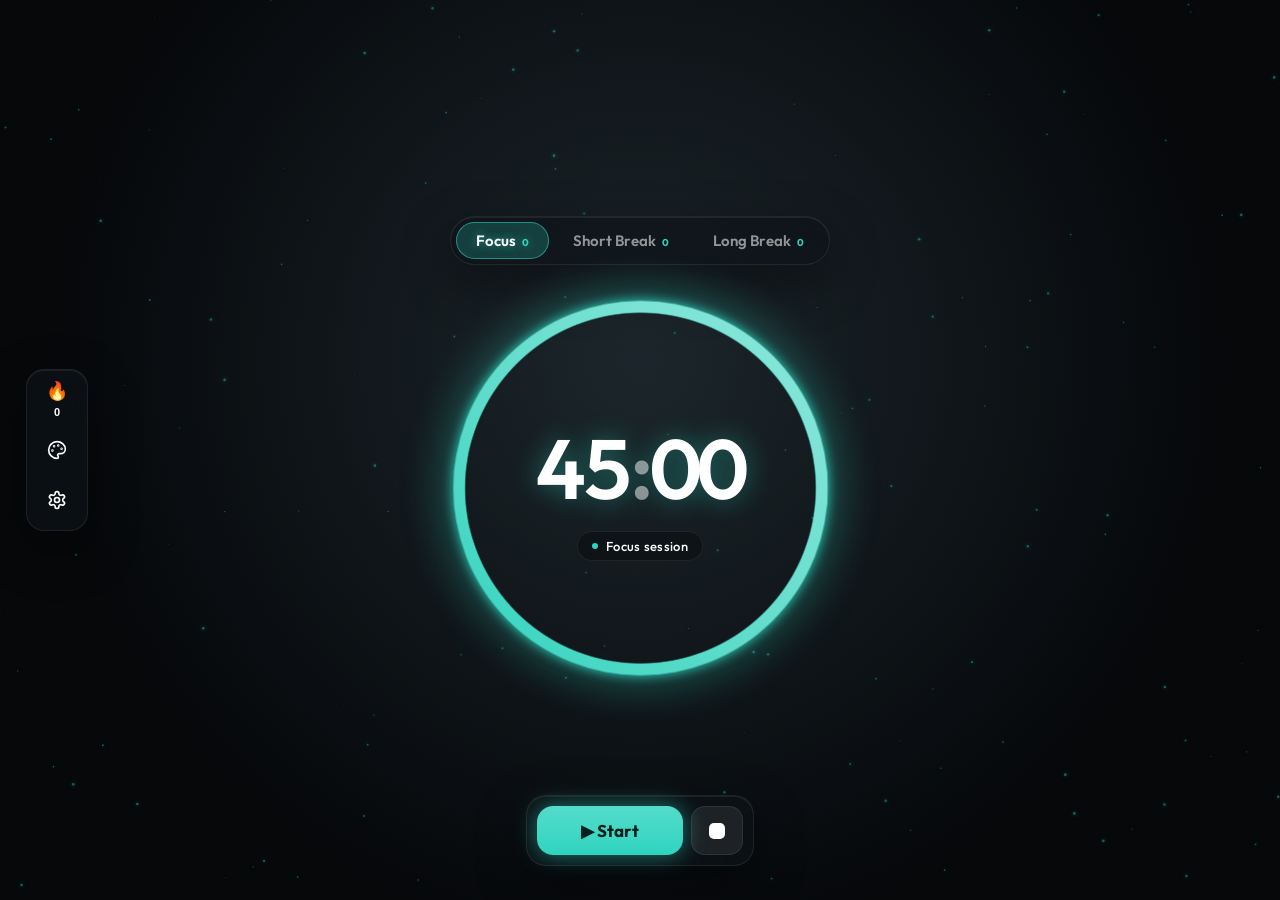
==== timer.html @ 1a68534d "Add files via upload" ====
<!DOCTYPE html>
<html lang="en">
<head>
<meta charset="utf-8">
<meta name="viewport" content="width=device-width, initial-scale=1">
<title>Krtk</title>
<link href="https://fonts.googleapis.com/css2?family=Outfit:wght@400;500;600;700&display=swap" rel="stylesheet">
<link rel="stylesheet" href="timer.css">
</head>
<body>
<div id="bg"></div><canvas id="fx"></canvas>

<aside id="side">
  <button class="ic" id="b-back" aria-label="Back to tracker" title="Back to tracker"><svg viewBox="0 0 24 24"><path d="M19 12H5"/><path d="m12 19-7-7 7-7"/></svg></button>
  <button class="ic flame" id="b-str" aria-label="Streak">🔥<small id="streak">0</small></button>
  <button class="ic" id="b-aes" aria-label="Aesthetics"><svg viewBox="0 0 24 24"><circle cx="13.5" cy="6.5" r=".5"/><circle cx="17.5" cy="10.5" r=".5"/><circle cx="8.5" cy="7.5" r=".5"/><circle cx="6.5" cy="12.5" r=".5"/><path d="M12 2C6.5 2 2 6.5 2 12s4.5 10 10 10c.93 0 1.65-.75 1.65-1.69 0-.44-.18-.83-.44-1.12-.29-.29-.44-.65-.44-1.13a1.64 1.64 0 0 1 1.67-1.67h2c3.05 0 5.55-2.5 5.55-5.55C21.97 6.01 17.46 2 12 2z"/></svg></button>
  <button class="ic" id="b-set" aria-label="Settings"><svg viewBox="0 0 24 24"><path d="M12.22 2h-.44a2 2 0 0 0-2 2v.18a2 2 0 0 1-1 1.73l-.43.25a2 2 0 0 1-2 0l-.15-.08a2 2 0 0 0-2.73.73l-.22.38a2 2 0 0 0 .73 2.73l.15.1a2 2 0 0 1 1 1.72v.51a2 2 0 0 1-1 1.74l-.15.09a2 2 0 0 0-.73 2.73l.22.38a2 2 0 0 0 2.73.73l.15-.08a2 2 0 0 1 2 0l.43.25a2 2 0 0 1 1 1.73V20a2 2 0 0 0 2 2h.44a2 2 0 0 0 2-2v-.18a2 2 0 0 1 1-1.73l.43-.25a2 2 0 0 1 2 0l.15.08a2 2 0 0 0 2.73-.73l.22-.39a2 2 0 0 0-.73-2.73l-.15-.08a2 2 0 0 1-1-1.74v-.5a2 2 0 0 1 1-1.74l.15-.09a2 2 0 0 0 .73-2.73l-.22-.38a2 2 0 0 0-2.73-.73l-.15.08a2 2 0 0 1-2 0l-.43-.25a2 2 0 0 1-1-1.73V4a2 2 0 0 0-2-2z"/><circle cx="12" cy="12" r="3"/></svg></button>
</aside>

<section id="panel">
  <div id="p-aes">
    <div class="ph"><h3>Aesthetics</h3><button class="x" data-close>✕</button></div>
    <div class="lb">Background</div>
    <div class="grid" id="presets"></div>
    <button class="prow" id="b-ph"><span>🖼 Your photos</span><span><small id="pcount"></small>›</span></button>
    <div class="lb">Accent</div>
    <div class="sw" id="sw"></div>
    <div class="lb">Ambient effect</div>
    <div class="fxg" id="fxg"></div>
  </div>
  <div id="p-set" hidden>
    <div class="ph"><h3>Settings</h3><button class="x" data-close>✕</button></div>
    <div class="lb">Session lengths</div>
    <div class="steps" id="steps"></div>
    <div style="text-align:center;margin:12px 0"><button class="pbtn" id="rst" style="flex:none">↻ Reset current counters</button></div>
    <div class="lb">Auto-start</div>
    <div class="set">Auto-start breaks<button class="tg" id="tg-b"></button></div>
    <div class="set">Auto-start focus<button class="tg" id="tg-f"></button></div>
    <hr style="border:0;border-top:1px solid var(--line);margin:14px 0">
    <div class="set">🔔 Alarm<button class="tg" id="tg-a"></button></div>
    <div class="fxg" id="al" style="grid-template-columns:repeat(3,1fr)"></div>
    <div class="set" style="margin-top:14px;gap:12px">Volume<input type="range" id="vol" min="0" max="100" style="flex:1;accent-color:var(--acc)"><span id="volv" style="font-size:12px;color:var(--mute)">100%</span></div>
  </div>
  <div id="p-ph" hidden>
    <div class="ph"><div style="display:flex;gap:12px;align-items:center"><button class="x" id="back" aria-label="Back">←</button><h3>Your photos</h3></div><button class="x" data-close>✕</button></div>
    <div class="grid g3" id="photos"></div>
    <input type="file" id="file" accept="image/*" multiple hidden>
    <div class="row"><input type="url" id="url" placeholder="Or paste image link (https://…)"><button class="pbtn" id="addurl" style="flex:none">Add</button></div>
    <div id="msg"></div>
    <div class="set" style="margin-top:14px;gap:12px">Dim<input type="range" id="dim" min="0" max="90" style="flex:1;accent-color:var(--acc)"><span id="dimv" style="font-size:12px;color:var(--mute);width:36px;text-align:right"></span></div>
    <div class="set" style="gap:12px">Blur<input type="range" id="blur" min="0" max="20" style="flex:1;accent-color:var(--acc)"><span id="blurv" style="font-size:12px;color:var(--mute);width:36px;text-align:right"></span></div>
    <p class="note" style="text-align:left">JPEG, PNG or WebP — up to 20 MB, stays on your device</p>
  </div>
  <div id="p-str" hidden>
    <div class="ph"><div style="display:flex;gap:12px;align-items:center"><span style="font-size:38px">🔥</span><div><div id="s-n" style="font-size:28px;font-weight:700;line-height:1">0</div><div style="font-size:13px;color:var(--mute)">day streak</div></div></div><button class="x" data-close>✕</button></div>
    <div class="wk" id="wk"></div>
    <div class="today"><span>FOCUSED TODAY</span><b id="s-t">0m</b></div>
    <div class="st4"><div><b id="s-b">0 days</b>BEST STREAK</div><div><b id="s-h">0m</b>TOTAL FOCUS</div><div><b id="s-d">0</b>DAYS FOCUSED</div><div><b id="s-s">0</b>SESSIONS</div></div>
    <p class="note">One session — or 15 focused minutes — keeps your streak alive.</p>
  </div>
</section>

<main id="stage">
  <nav id="tabs">
    <button class="tab on" data-m="focus">Focus<b id="c-focus">0</b></button>
    <button class="tab" data-m="short">Short Break<b id="c-short">0</b></button>
    <button class="tab" data-m="long">Long Break<b id="c-long">0</b></button>
  </nav>
  <div id="ringw">
    <svg viewBox="-60 -60 520 520"><defs><linearGradient id="g" x1="0" y1="0" x2="1" y2="1"><stop offset="0" style="stop-color:var(--acc)"/><stop offset="1" style="stop-color:color-mix(in srgb,var(--acc) 55%,#fff)"/></linearGradient></defs><circle cx="200" cy="200" r="166" fill="none" stroke="rgba(255,255,255,.14)" stroke-width="6" stroke-dasharray="1.5 16.3"/><circle cx="200" cy="200" r="186" fill="none" stroke="rgba(255,255,255,.12)" stroke-width="12"/><circle id="arc" cx="200" cy="200" r="186" fill="none" stroke="url(#g)" stroke-width="12" stroke-linecap="butt" style="transition:stroke-dashoffset .3s linear"/></svg>
    <div id="ctr"><div id="time">45<em>:</em>00</div><div id="pill">Focus session</div></div>
  </div>
</main>
<div id="dlg"><div class="dc"><h4 id="dt"></h4><p id="dx"></p><div class="dr"><button id="dn">Cancel</button><button id="dy"></button></div></div></div>
<div id="bar"><button id="go">▶ Start</button><button id="rs" title="Stop" aria-label="Stop"><span style="display:block;width:16px;height:16px;border-radius:5px;background:currentColor;margin:auto"></span></button></div>

<script src="timer.js"></script>
</body>
</html>
---- timer.css ----
:root{--acc:#2dd4bf;--glass:rgba(14,18,22,.78);--line:rgba(255,255,255,.08);--mute:rgba(255,255,255,.55)}
*{box-sizing:border-box;margin:0}
html,body{height:100%}
body{background:#05070a;color:#fff;font-family:'Outfit',system-ui,sans-serif;overflow:hidden}
#bg{position:fixed;inset:0;background-size:cover;background-position:center}
#bg::after{content:"";position:absolute;inset:0;background:radial-gradient(ellipse at 50% 45%,rgba(0,0,0,.18),rgba(0,0,0,.72) 85%),rgba(0,0,0,.2)}
#fx{position:fixed;inset:0;width:100%;height:100%;pointer-events:none}
.logo{position:fixed;top:22px;left:30px;font-weight:700;font-size:22px;z-index:3}
#side{position:fixed;left:26px;top:50%;transform:translateY(-50%);z-index:5;background:var(--glass);border:1px solid var(--line);border-radius:18px;padding:8px;display:flex;flex-direction:column;gap:6px;backdrop-filter:blur(14px)}
.ic{width:44px;height:44px;border-radius:12px;display:grid;place-items:center;background:transparent;border:0;color:#fff;cursor:pointer}
.ic svg{width:20px;height:20px;fill:none;stroke:currentColor;stroke-width:2;stroke-linecap:round;stroke-linejoin:round}
.ic.on{background:color-mix(in srgb,var(--acc) 30%,transparent);color:var(--acc)}
.flame{flex-direction:column;font-size:18px;line-height:1;cursor:default}
.flame small{font-size:11px;font-weight:600;margin-top:2px}
#panel{position:fixed;left:90px;top:50%;transform:translateY(-50%);width:368px;max-height:86vh;overflow:auto;z-index:6;background:var(--glass);border:1px solid var(--line);border-radius:22px;padding:20px;backdrop-filter:blur(18px);display:none}
#panel.open{display:block}
.ph{display:flex;justify-content:space-between;align-items:center;margin-bottom:16px}
.ph h3{font-size:18px}
.x{background:none;border:0;color:#fff;font-size:20px;cursor:pointer}
.lb{font-size:13px;font-weight:600;color:var(--mute);margin:14px 0 8px}
.grid{display:grid;grid-template-columns:1fr 1fr;gap:8px}
.tile{position:relative;height:96px;border-radius:12px;border:2px solid transparent;background-size:cover;background-position:center;cursor:pointer;overflow:hidden;color:#fff;text-align:left}
.tile span{position:absolute;left:0;right:0;bottom:0;padding:6px 10px;font-size:13px;background:rgba(10,14,18,.75)}
.tile.sel{border-color:var(--acc)}
.tile i{position:absolute;top:6px;right:6px;width:22px;height:22px;border-radius:50%;background:rgba(0,0,0,.6);display:grid;place-items:center;font-style:normal;font-size:12px}
.row{display:flex;gap:8px;margin-top:8px}
.row input[type=text],.row input[type=url],.num{flex:1;min-width:0;background:rgba(255,255,255,.06);border:1px solid var(--line);color:#fff;border-radius:10px;padding:10px;font:inherit;font-size:14px}
.pbtn{background:rgba(255,255,255,.08);border:1px solid var(--line);color:#fff;border-radius:10px;padding:10px 14px;font:inherit;font-size:14px;cursor:pointer;flex:1;text-align:center}
.pbtn.sel{background:color-mix(in srgb,var(--acc) 35%,transparent);border-color:var(--acc)}
.sw{display:flex;gap:14px;flex-wrap:wrap}
.sw button{width:30px;height:30px;border-radius:50%;border:2px solid transparent;cursor:pointer;outline-offset:3px}
.sw button.sel{outline:2px solid #fff}
#msg{font-size:12px;color:#ffb4a8;margin-top:6px;min-height:14px}
.fxg{display:grid;grid-template-columns:repeat(4,1fr);gap:8px}
.set{display:flex;justify-content:space-between;align-items:center;margin-bottom:10px;font-size:15px}
.set .num{flex:none;width:80px;text-align:center}
#stage{position:fixed;inset:0;display:flex;flex-direction:column;align-items:center;justify-content:center;gap:26px;z-index:2;padding:20px}
#tabs{display:flex;gap:30px}
.tab{background:none;border:0;border-bottom:2px solid transparent;color:var(--mute);font:600 15px 'Outfit';padding:8px 4px;cursor:pointer}
.tab.on{color:#fff;border-color:var(--acc)}
.tab b{font-size:10px;margin-left:6px;color:var(--acc)}
#ringw{position:relative;width:clamp(260px,38vw,390px);aspect-ratio:1}
#ringw svg{width:100%;height:100%;transform:rotate(-90deg);filter:drop-shadow(0 0 6px var(--acc)) drop-shadow(0 0 22px color-mix(in srgb,var(--acc) 70%,transparent))}
#ringw{isolation:isolate}
#ctr{position:absolute;inset:0;display:flex;flex-direction:column;align-items:center;justify-content:center;gap:10px}
#time{font-size:clamp(54px,9vw,84px);font-weight:700;font-variant-numeric:tabular-nums;letter-spacing:-2px}
#time em{font-style:normal;opacity:.5}
#pill{display:flex;align-items:center;gap:8px;font-size:13px;font-weight:500;padding:6px 14px;border-radius:999px;background:rgba(10,14,18,.6);border:1px solid var(--line)}
#pill::before{content:"";width:6px;height:6px;border-radius:50%;background:var(--acc)}
#bar{position:fixed;bottom:34px;left:50%;transform:translateX(-50%);z-index:3;background:var(--glass);border:1px solid var(--line);border-radius:20px;padding:10px;backdrop-filter:blur(14px)}
#go{background:var(--acc);color:#04201c;border:0;border-radius:14px;padding:14px 44px;font:700 17px 'Outfit';cursor:pointer;display:flex;gap:10px;align-items:center}
.flame{cursor:pointer}
#bar{display:flex;gap:8px}
#rs{background:rgba(255,255,255,.08);border:1px solid var(--line);color:#fff;border-radius:14px;width:52px;font-size:20px;cursor:pointer}
#rs:hover{background:rgba(255,255,255,.14)}
#go{box-shadow:0 0 22px color-mix(in srgb,var(--acc) 55%,transparent);transition:box-shadow .2s,transform .15s}
#go:hover{box-shadow:0 0 34px color-mix(in srgb,var(--acc) 75%,transparent);transform:translateY(-1px)}
#time{text-shadow:0 0 26px color-mix(in srgb,var(--acc) 45%,transparent)}
.tab.on{text-shadow:0 0 10px color-mix(in srgb,var(--acc) 60%,transparent)}
.pbtn.sel,.tg.on{box-shadow:0 0 12px color-mix(in srgb,var(--acc) 50%,transparent)}
.wk{display:flex;justify-content:space-between;margin:14px 0 16px}
.wk div{text-align:center;font-size:10px;color:var(--mute)}
.wk i{display:block;width:26px;height:26px;border-radius:50%;background:rgba(255,255,255,.08);margin-bottom:5px}
.wk .f i{background:var(--acc);box-shadow:0 0 10px color-mix(in srgb,var(--acc) 60%,transparent)}
.wk .t i{outline:2px solid #fff;outline-offset:2px}
.today{display:flex;justify-content:space-between;align-items:center;border:1px solid var(--acc);background:color-mix(in srgb,var(--acc) 14%,transparent);border-radius:10px;padding:12px;font-size:11px;color:var(--acc);margin-bottom:8px}
.today b{color:#fff;font-size:18px}
.st4{display:grid;grid-template-columns:1fr 1fr;gap:8px}
.st4 div{border:1px solid var(--line);border-radius:10px;padding:12px 6px;text-align:center;font-size:10px;color:var(--mute);letter-spacing:.04em}
.st4 b{display:block;font-size:17px;color:#fff;margin-bottom:4px;letter-spacing:0}
.note{font-size:11px;color:var(--mute);text-align:center;margin-top:12px}
.dc{width:min(400px,calc(100% - 32px));background:linear-gradient(160deg,#0f1f1c,#0c1214);border:1px solid var(--line);border-radius:22px;padding:26px}
#dlg{position:fixed;inset:0;z-index:20;display:none;place-items:center;background:rgba(0,0,0,.55);backdrop-filter:blur(4px)}
#dlg.open{display:grid}
.dc h4{font-size:24px;margin-bottom:8px}
.dc p{font-size:14px;color:var(--mute);margin-bottom:22px;line-height:1.4}
.dr{display:flex;gap:12px}
#dn{background:rgba(255,255,255,.06);border:2px solid color-mix(in srgb,var(--acc) 45%,transparent);color:#fff;border-radius:16px;padding:16px 22px;font:600 15px 'Outfit';cursor:pointer}
#dy{flex:1;border:0;border-radius:16px;padding:16px;font:700 16px 'Outfit';cursor:pointer;color:#04201c;background:var(--acc);box-shadow:0 0 28px color-mix(in srgb,var(--acc) 50%,transparent)}
#dy.danger{background:#ff4d6d;color:#2a0610;box-shadow:0 0 28px rgba(255,77,109,.5)}
.steps{display:grid;grid-template-columns:repeat(3,1fr);gap:8px;text-align:center;font-size:13px;font-weight:600}
.stp{display:flex;align-items:center;justify-content:space-between;background:rgba(255,255,255,.06);border-radius:12px;padding:8px;margin-top:8px}
.stp button{background:none;border:0;color:#fff;font-size:18px;cursor:pointer;width:22px}
.stp div{display:flex;flex-direction:column;font-size:16px;font-weight:600;line-height:1.1}
.stp small{font-size:10px;color:var(--mute);font-weight:400}
.tg{width:38px;height:24px;border-radius:999px;border:0;background:rgba(255,255,255,.14);position:relative;cursor:pointer;flex:none}
.tg::after{content:"";position:absolute;top:3px;left:3px;width:18px;height:18px;border-radius:50%;background:#fff;transition:.2s}
.tg.on{background:var(--acc)}.tg.on::after{left:17px}
@keyframes pin{from{opacity:0;translate:-12px 0}to{opacity:1;translate:0 0}}
@keyframes pop{from{opacity:0;scale:.95}to{opacity:1;scale:1}}
@keyframes fin{from{opacity:0}to{opacity:1}}
#stage{animation:fin .9s ease}
#panel.open{animation:pin .28s cubic-bezier(.2,.8,.2,1)}
.dc{animation:pop .22s cubic-bezier(.2,.8,.2,1);box-shadow:0 30px 80px rgba(0,0,0,.6)}
#side,#panel,#bar,#tabs{box-shadow:0 18px 50px rgba(0,0,0,.45),inset 0 1px 0 rgba(255,255,255,.07);backdrop-filter:blur(20px) saturate(140%)}
#panel{scrollbar-width:thin;scrollbar-color:rgba(255,255,255,.2) transparent}
.logo{letter-spacing:.5px}
.logo::after{content:"";display:inline-block;width:7px;height:7px;border-radius:50%;background:var(--acc);margin-left:5px;box-shadow:0 0 10px var(--acc)}
.ic{transition:background .2s,color .2s,transform .2s}
.ic:hover{background:rgba(255,255,255,.09);transform:scale(1.06)}
#tabs{gap:4px;padding:5px;border-radius:999px;background:rgba(14,18,22,.6);border:1px solid var(--line)}
.tab{border:0;border-radius:999px;padding:9px 20px;transition:background .2s,color .2s}
.tab:hover{color:#fff}
.tab.on{background:color-mix(in srgb,var(--acc) 22%,transparent);box-shadow:inset 0 0 0 1px color-mix(in srgb,var(--acc) 55%,transparent)}
#time{font-weight:600;letter-spacing:-3px}
#pill{backdrop-filter:blur(10px);letter-spacing:.3px}
#go{background:linear-gradient(180deg,color-mix(in srgb,var(--acc) 82%,#fff),var(--acc));border-radius:16px}
#rs{transition:background .2s,transform .15s}
#rs:hover{transform:translateY(-1px)}
.tile{transition:transform .2s,border-color .2s}
.tile:hover{transform:translateY(-2px)}
.tile.sel{box-shadow:0 0 14px color-mix(in srgb,var(--acc) 45%,transparent)}
.stp,.st4 div,.today{transition:border-color .2s}
button:focus-visible{outline:2px solid var(--acc);outline-offset:2px}
@media(prefers-reduced-motion:reduce){*{animation:none!important;transition:none!important}}
@media(max-width:768px){#side{left:50%;top:auto;bottom:100px;transform:translateX(-50%);flex-direction:row}#panel{left:12px;right:12px;top:70px;transform:none;width:auto;max-height:calc(100vh - 200px)}.logo{left:18px}}
/* ---------- motion ---------- */
@keyframes fade{from{opacity:0}to{opacity:1}}
@keyframes up{from{opacity:0;transform:translateY(14px)}to{opacity:1;transform:none}}
@keyframes pop{from{opacity:0;transform:scale(.94) translateY(8px)}to{opacity:1;transform:none}}
@keyframes breathe{0%,100%{filter:drop-shadow(0 0 6px var(--acc)) drop-shadow(0 0 20px color-mix(in srgb,var(--acc) 60%,transparent))}50%{filter:drop-shadow(0 0 9px var(--acc)) drop-shadow(0 0 36px color-mix(in srgb,var(--acc) 85%,transparent))}}
.logo,#side{animation:fade .8s both}
#tabs{animation:up .6s .1s both}
#ringw{animation:pop .8s .2s both}
#bar{animation:fade .8s .5s both}
#ringw.run svg{animation:breathe 3s ease-in-out infinite}
#panel.open{animation:fade .3s both}
#panel.open>div:not([hidden]){animation:up .35s both}
#dlg.open{animation:fade .2s both}
#dlg.open .dc{animation:pop .3s cubic-bezier(.2,.8,.2,1) both}
#p-str:not([hidden]) .wk i{animation:pop .4s both}
.wk div:nth-child(2) i{animation-delay:.05s!important}.wk div:nth-child(3) i{animation-delay:.1s!important}.wk div:nth-child(4) i{animation-delay:.15s!important}.wk div:nth-child(5) i{animation-delay:.2s!important}.wk div:nth-child(6) i{animation-delay:.25s!important}.wk div:nth-child(7) i{animation-delay:.3s!important}
.ic{transition:background .25s,transform .2s,color .25s}
.ic:hover{background:rgba(255,255,255,.1);transform:scale(1.08)}
.ic.on:hover{background:color-mix(in srgb,var(--acc) 38%,transparent)}
.ic:active{transform:scale(.94)}
.tab{transition:color .25s,border-color .25s,text-shadow .25s,transform .2s}
.tab:hover{color:#fff;transform:translateY(-1px)}
.tile{transition:transform .25s,border-color .25s,box-shadow .25s}
.tile:hover{transform:translateY(-2px) scale(1.02);box-shadow:0 8px 22px rgba(0,0,0,.4)}
.pbtn{transition:background .25s,transform .2s,border-color .25s,box-shadow .25s}
.pbtn:hover{background:rgba(255,255,255,.14);transform:translateY(-1px)}
.pbtn.sel:hover{background:color-mix(in srgb,var(--acc) 45%,transparent)}
.sw button{transition:transform .2s,outline-offset .2s}
.sw button:hover{transform:scale(1.18)}
.stp button{border-radius:8px;transition:background .2s,transform .15s}
.stp button:hover{background:rgba(255,255,255,.12);transform:scale(1.15)}
.x{transition:transform .25s,opacity .2s;opacity:.8}
.x:hover{transform:rotate(90deg);opacity:1}
.tg{transition:background .25s,box-shadow .25s}
.tg:hover{filter:brightness(1.15)}
#go:active{transform:scale(.97)}
#rs{transition:background .25s,transform .2s,color .25s}
#rs:hover{transform:scale(1.06);background:rgba(255,100,120,.18);color:#ff6b81}
#rs:active{transform:scale(.94)}
#dn,#dy{transition:transform .2s,filter .2s,background .2s}
#dn:hover,#dy:hover{transform:translateY(-2px);filter:brightness(1.12)}
.st4 div,.today{transition:border-color .25s,transform .2s,background .25s}
.st4 div:hover{border-color:color-mix(in srgb,var(--acc) 50%,transparent);transform:translateY(-2px);background:rgba(255,255,255,.04)}
.row input:focus,.num:focus{outline:none;border-color:var(--acc);box-shadow:0 0 0 3px color-mix(in srgb,var(--acc) 22%,transparent)}
@media(prefers-reduced-motion:reduce){*{animation:none!important;transition:none!important}}
#ringw svg{width:130%;height:130%;margin:-15%;-webkit-mask-image:radial-gradient(circle closest-side,transparent 68.8%,#000 69.4%);mask-image:radial-gradient(circle closest-side,transparent 68.8%,#000 69.4%)}
.g3{grid-template-columns:repeat(3,1fr)}
.g3 .tile{height:64px}
.pw{text-align:center}
.tr{background:none;border:0;color:var(--mute);cursor:pointer;display:block;margin:4px auto 10px;font-size:14px;transition:transform .2s,color .2s}
.tr:hover{transform:scale(1.2);color:#ff6b81}
.tile .ck{background:var(--acc);color:#04201c;font-weight:700}
.tile.add{display:grid;place-items:center;background:rgba(255,255,255,.06);font-size:24px;color:var(--mute);height:64px}
.prow{display:flex;justify-content:space-between;align-items:center;width:100%;margin-top:14px;background:rgba(255,255,255,.06);border:1px solid var(--line);border-radius:12px;padding:12px 14px;color:#fff;font:inherit;font-size:14px;cursor:pointer;transition:background .25s,transform .2s}
.prow:hover{background:rgba(255,255,255,.1);transform:translateY(-1px)}
.prow small{color:var(--mute);margin-right:6px}
#bg{transition:filter .4s,transform .4s}
#bg::after{background:rgba(0,0,0,var(--dim,.45))}
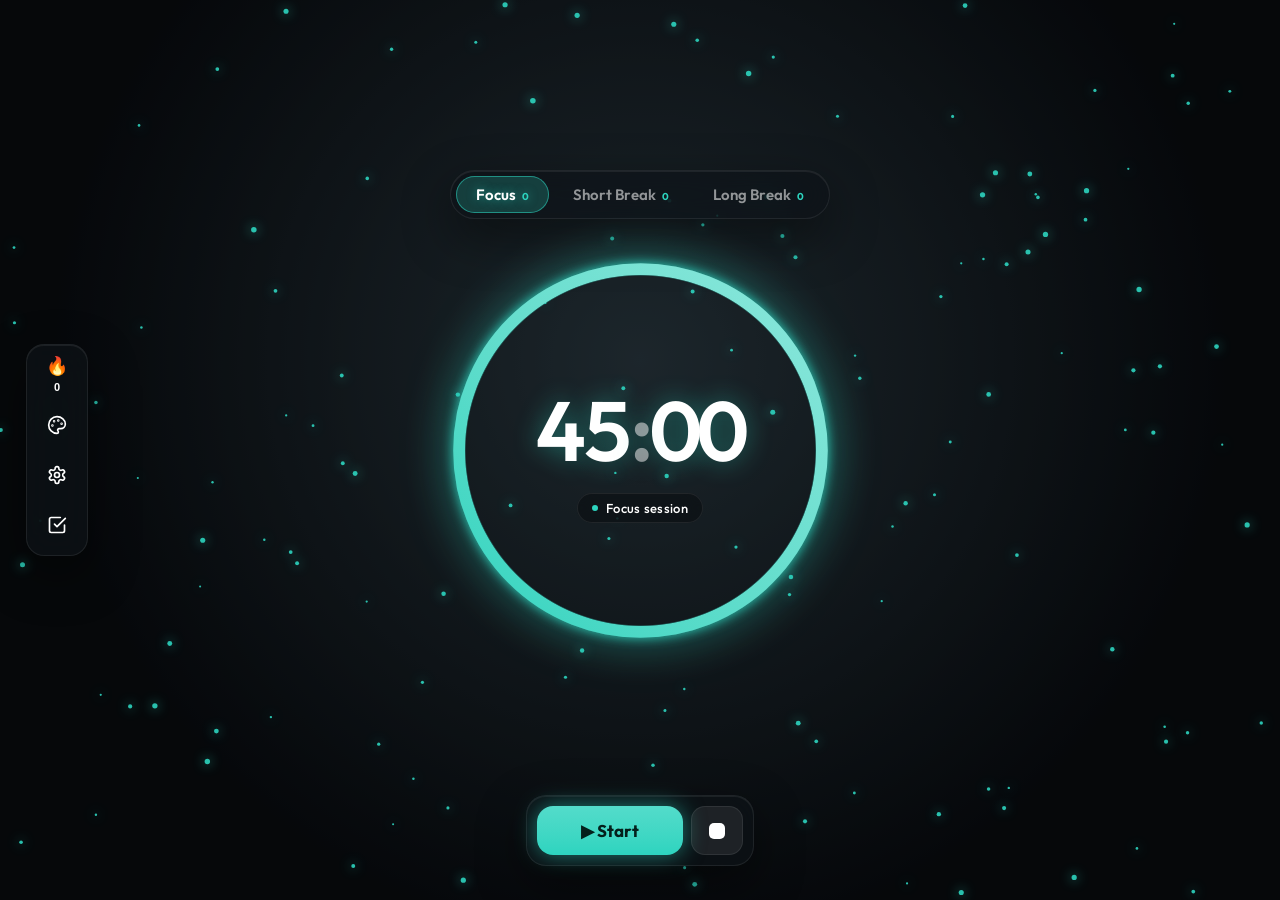
==== commit 90111faf: "Add tasks button to timer.html" ====
--- a/timer.html
+++ b/timer.html
@@ -15,6 +15,7 @@
   <button class="ic flame" id="b-str" aria-label="Streak">🔥<small id="streak">0</small></button>
   <button class="ic" id="b-aes" aria-label="Aesthetics"><svg viewBox="0 0 24 24"><circle cx="13.5" cy="6.5" r=".5"/><circle cx="17.5" cy="10.5" r=".5"/><circle cx="8.5" cy="7.5" r=".5"/><circle cx="6.5" cy="12.5" r=".5"/><path d="M12 2C6.5 2 2 6.5 2 12s4.5 10 10 10c.93 0 1.65-.75 1.65-1.69 0-.44-.18-.83-.44-1.12-.29-.29-.44-.65-.44-1.13a1.64 1.64 0 0 1 1.67-1.67h2c3.05 0 5.55-2.5 5.55-5.55C21.97 6.01 17.46 2 12 2z"/></svg></button>
   <button class="ic" id="b-set" aria-label="Settings"><svg viewBox="0 0 24 24"><path d="M12.22 2h-.44a2 2 0 0 0-2 2v.18a2 2 0 0 1-1 1.73l-.43.25a2 2 0 0 1-2 0l-.15-.08a2 2 0 0 0-2.73.73l-.22.38a2 2 0 0 0 .73 2.73l.15.1a2 2 0 0 1 1 1.72v.51a2 2 0 0 1-1 1.74l-.15.09a2 2 0 0 0-.73 2.73l.22.38a2 2 0 0 0 2.73.73l.15-.08a2 2 0 0 1 2 0l.43.25a2 2 0 0 1 1 1.73V20a2 2 0 0 0 2 2h.44a2 2 0 0 0 2-2v-.18a2 2 0 0 1 1-1.73l.43-.25a2 2 0 0 1 2 0l.15.08a2 2 0 0 0 2.73-.73l.22-.39a2 2 0 0 0-.73-2.73l-.15-.08a2 2 0 0 1-1-1.74v-.5a2 2 0 0 1 1-1.74l.15-.09a2 2 0 0 0 .73-2.73l-.22-.38a2 2 0 0 0-2.73-.73l-.15.08a2 2 0 0 1-2 0l-.43-.25a2 2 0 0 1-1-1.73V4a2 2 0 0 0-2-2z"/><circle cx="12" cy="12" r="3"/></svg></button>
+  <button class="ic" id="b-tk" aria-label="Tasks" title="Today's tasks"><svg viewBox="0 0 24 24"><path d="m9 11 3 3L22 4"/><path d="M21 12v7a2 2 0 0 1-2 2H5a2 2 0 0 1-2-2V5a2 2 0 0 1 2-2h11"/></svg></button>
 </aside>
 
 <section id="panel">
@@ -52,6 +53,7 @@
     <p class="note" style="text-align:left">JPEG, PNG or WebP — up to 20 MB, stays on your device</p>
   </div>
   <div id="p-str" hidden>
+    <div id="p-tk" hidden><div class="ph"><h3>Today's tasks</h3><button class="x" data-close>✕</button></div><div id="tkl"></div></div>
     <div class="ph"><div style="display:flex;gap:12px;align-items:center"><span style="font-size:38px">🔥</span><div><div id="s-n" style="font-size:28px;font-weight:700;line-height:1">0</div><div style="font-size:13px;color:var(--mute)">day streak</div></div></div><button class="x" data-close>✕</button></div>
     <div class="wk" id="wk"></div>
     <div class="today"><span>FOCUSED TODAY</span><b id="s-t">0m</b></div>
--- a/timer.css
+++ b/timer.css
@@ -172,3 +172,6 @@
 .prow small{color:var(--mute);margin-right:6px}
 #bg{transition:filter .4s,transform .4s}
 #bg::after{background:rgba(0,0,0,var(--dim,.45))}
+
+#ringw svg{display:block}
+#tabs{position:absolute;left:0;right:0;margin:auto;width:max-content;bottom:calc(50% + clamp(130px,19vw,195px) + 36px)}
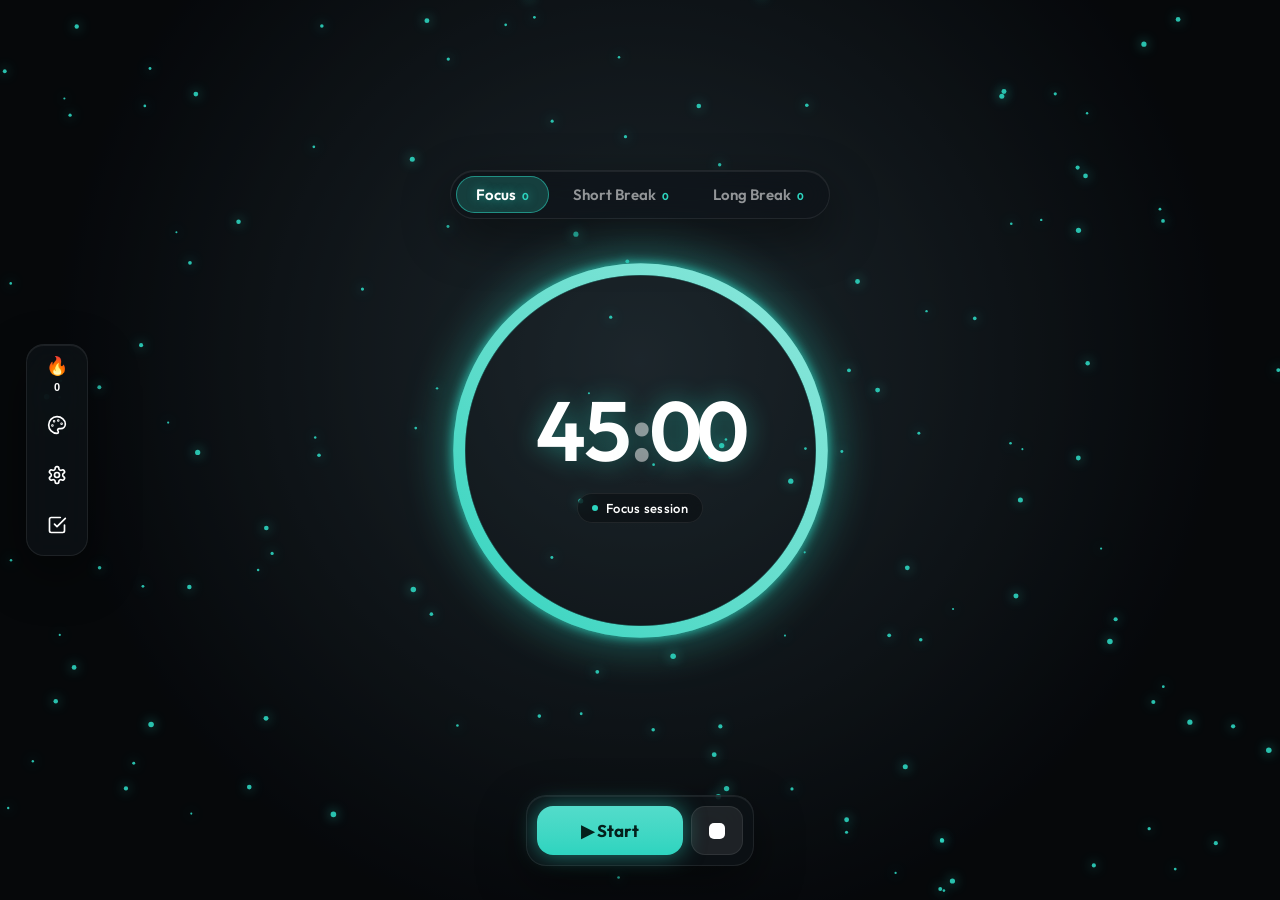
==== commit 3fb2dd96: "Remove duplicate task section in timer.html" ====
--- a/timer.html
+++ b/timer.html
@@ -52,8 +52,8 @@
     <div class="set" style="gap:12px">Blur<input type="range" id="blur" min="0" max="20" style="flex:1;accent-color:var(--acc)"><span id="blurv" style="font-size:12px;color:var(--mute);width:36px;text-align:right"></span></div>
     <p class="note" style="text-align:left">JPEG, PNG or WebP — up to 20 MB, stays on your device</p>
   </div>
+  <div id="p-tk" hidden><div class="ph"><h3>Today's tasks</h3><button class="x" data-close>✕</button></div><div id="tkl"></div></div>
   <div id="p-str" hidden>
-    <div id="p-tk" hidden><div class="ph"><h3>Today's tasks</h3><button class="x" data-close>✕</button></div><div id="tkl"></div></div>
     <div class="ph"><div style="display:flex;gap:12px;align-items:center"><span style="font-size:38px">🔥</span><div><div id="s-n" style="font-size:28px;font-weight:700;line-height:1">0</div><div style="font-size:13px;color:var(--mute)">day streak</div></div></div><button class="x" data-close>✕</button></div>
     <div class="wk" id="wk"></div>
     <div class="today"><span>FOCUSED TODAY</span><b id="s-t">0m</b></div>
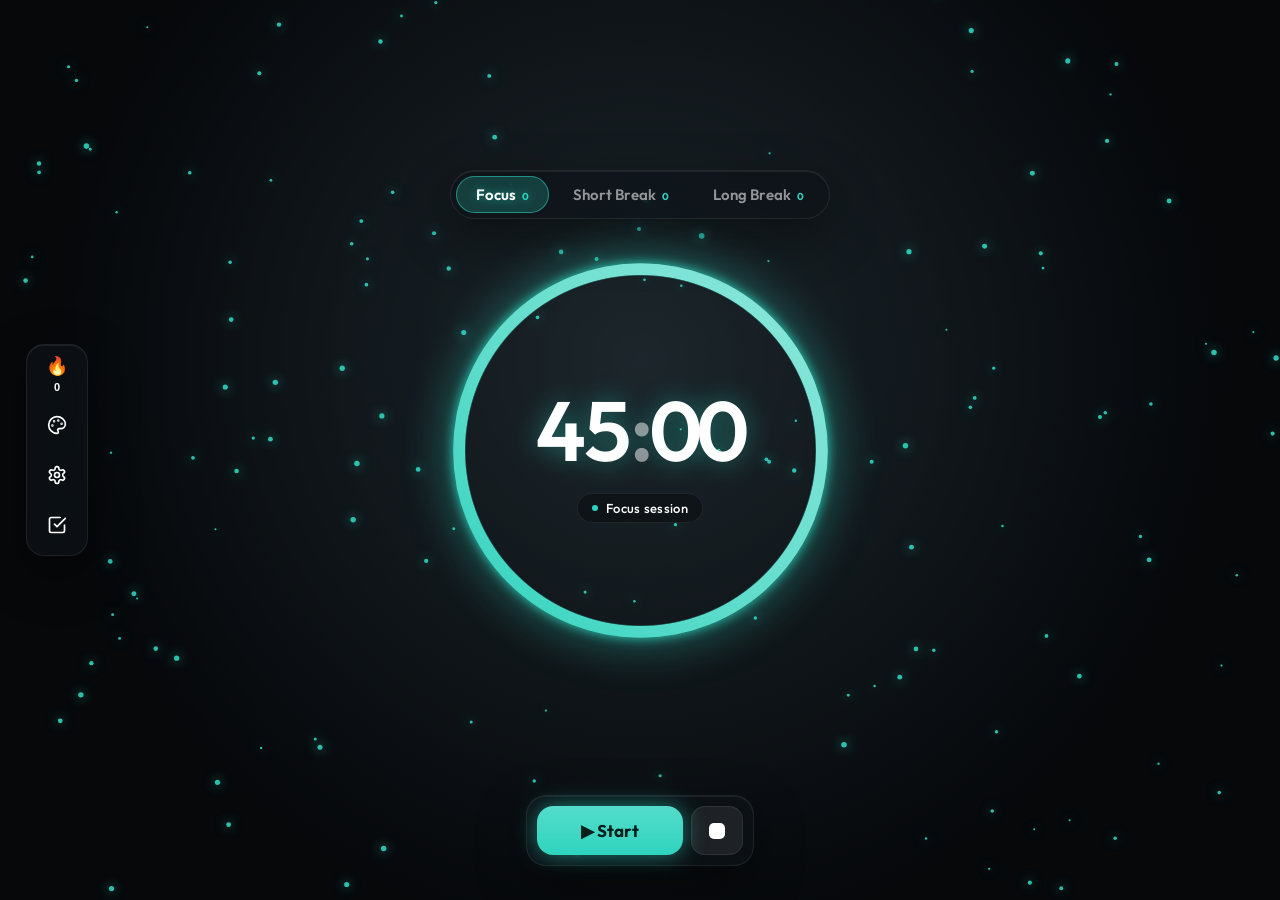
==== commit c2619755: "Add files via upload" ====
--- a/timer.html
+++ b/timer.html
@@ -20,7 +20,7 @@
 
 <section id="panel">
   <div id="p-aes">
-    <div class="ph"><h3>Aesthetics</h3><button class="x" data-close>✕</button></div>
+    <div class="ph"><h3>Aesthetics</h3><button class="x" data-close aria-label="Close">✕</button></div>
     <div class="lb">Background</div>
     <div class="grid" id="presets"></div>
     <button class="prow" id="b-ph"><span>🖼 Your photos</span><span><small id="pcount"></small>›</span></button>
@@ -30,31 +30,31 @@
     <div class="fxg" id="fxg"></div>
   </div>
   <div id="p-set" hidden>
-    <div class="ph"><h3>Settings</h3><button class="x" data-close>✕</button></div>
+    <div class="ph"><h3>Settings</h3><button class="x" data-close aria-label="Close">✕</button></div>
     <div class="lb">Session lengths</div>
     <div class="steps" id="steps"></div>
     <div style="text-align:center;margin:12px 0"><button class="pbtn" id="rst" style="flex:none">↻ Reset current counters</button></div>
     <div class="lb">Auto-start</div>
-    <div class="set">Auto-start breaks<button class="tg" id="tg-b"></button></div>
-    <div class="set">Auto-start focus<button class="tg" id="tg-f"></button></div>
+    <div class="set">Auto-start breaks<button class="tg" id="tg-b" aria-label="Auto-start breaks"></button></div>
+    <div class="set">Auto-start focus<button class="tg" id="tg-f" aria-label="Auto-start focus"></button></div>
     <hr style="border:0;border-top:1px solid var(--line);margin:14px 0">
-    <div class="set">🔔 Alarm<button class="tg" id="tg-a"></button></div>
+    <div class="set">🔔 Alarm<button class="tg" id="tg-a" aria-label="Alarm"></button></div>
     <div class="fxg" id="al" style="grid-template-columns:repeat(3,1fr)"></div>
-    <div class="set" style="margin-top:14px;gap:12px">Volume<input type="range" id="vol" min="0" max="100" style="flex:1;accent-color:var(--acc)"><span id="volv" style="font-size:12px;color:var(--mute)">100%</span></div>
+    <div class="set" style="margin-top:14px;gap:12px">Volume<input type="range" id="vol" min="0" max="100" aria-label="Volume" style="flex:1;accent-color:var(--acc)"><span id="volv" style="font-size:12px;color:var(--mute)">100%</span></div>
   </div>
   <div id="p-ph" hidden>
-    <div class="ph"><div style="display:flex;gap:12px;align-items:center"><button class="x" id="back" aria-label="Back">←</button><h3>Your photos</h3></div><button class="x" data-close>✕</button></div>
+    <div class="ph"><div style="display:flex;gap:12px;align-items:center"><button class="x" id="back" aria-label="Back">←</button><h3>Your photos</h3></div><button class="x" data-close aria-label="Close">✕</button></div>
     <div class="grid g3" id="photos"></div>
     <input type="file" id="file" accept="image/*" multiple hidden>
-    <div class="row"><input type="url" id="url" placeholder="Or paste image link (https://…)"><button class="pbtn" id="addurl" style="flex:none">Add</button></div>
+    <div class="row"><input type="url" id="url" aria-label="Image link" placeholder="Or paste image link (https://…)"><button class="pbtn" id="addurl" style="flex:none">Add</button></div>
     <div id="msg"></div>
-    <div class="set" style="margin-top:14px;gap:12px">Dim<input type="range" id="dim" min="0" max="90" style="flex:1;accent-color:var(--acc)"><span id="dimv" style="font-size:12px;color:var(--mute);width:36px;text-align:right"></span></div>
-    <div class="set" style="gap:12px">Blur<input type="range" id="blur" min="0" max="20" style="flex:1;accent-color:var(--acc)"><span id="blurv" style="font-size:12px;color:var(--mute);width:36px;text-align:right"></span></div>
+    <div class="set" style="margin-top:14px;gap:12px">Dim<input type="range" id="dim" min="0" max="90" aria-label="Dim" style="flex:1;accent-color:var(--acc)"><span id="dimv" style="font-size:12px;color:var(--mute);width:36px;text-align:right"></span></div>
+    <div class="set" style="gap:12px">Blur<input type="range" id="blur" min="0" max="20" aria-label="Blur" style="flex:1;accent-color:var(--acc)"><span id="blurv" style="font-size:12px;color:var(--mute);width:36px;text-align:right"></span></div>
     <p class="note" style="text-align:left">JPEG, PNG or WebP — up to 20 MB, stays on your device</p>
   </div>
-  <div id="p-tk" hidden><div class="ph"><h3>Today's tasks</h3><button class="x" data-close>✕</button></div><div id="tkl"></div></div>
+  <div id="p-tk" hidden><div class="ph"><h3>Today's tasks</h3><button class="x" data-close aria-label="Close">✕</button></div><div id="tkl"></div></div>
   <div id="p-str" hidden>
-    <div class="ph"><div style="display:flex;gap:12px;align-items:center"><span style="font-size:38px">🔥</span><div><div id="s-n" style="font-size:28px;font-weight:700;line-height:1">0</div><div style="font-size:13px;color:var(--mute)">day streak</div></div></div><button class="x" data-close>✕</button></div>
+    <div class="ph"><div style="display:flex;gap:12px;align-items:center"><span style="font-size:38px">🔥</span><div><div id="s-n" style="font-size:28px;font-weight:700;line-height:1">0</div><div style="font-size:13px;color:var(--mute)">day streak</div></div></div><button class="x" data-close aria-label="Close">✕</button></div>
     <div class="wk" id="wk"></div>
     <div class="today"><span>FOCUSED TODAY</span><b id="s-t">0m</b></div>
     <div class="st4"><div><b id="s-b">0 days</b>BEST STREAK</div><div><b id="s-h">0m</b>TOTAL FOCUS</div><div><b id="s-d">0</b>DAYS FOCUSED</div><div><b id="s-s">0</b>SESSIONS</div></div>
@@ -73,7 +73,7 @@
     <div id="ctr"><div id="time">45<em>:</em>00</div><div id="pill">Focus session</div></div>
   </div>
 </main>
-<div id="dlg"><div class="dc"><h4 id="dt"></h4><p id="dx"></p><div class="dr"><button id="dn">Cancel</button><button id="dy"></button></div></div></div>
+<div id="dlg"><div class="dc" role="dialog" aria-modal="true" aria-labelledby="dt"><h4 id="dt"></h4><p id="dx"></p><div class="dr"><button id="dn">Cancel</button><button id="dy"></button></div></div></div>
 <div id="bar"><button id="go">▶ Start</button><button id="rs" title="Stop" aria-label="Stop"><span style="display:block;width:16px;height:16px;border-radius:5px;background:currentColor;margin:auto"></span></button></div>
 
 <script src="timer.js"></script>
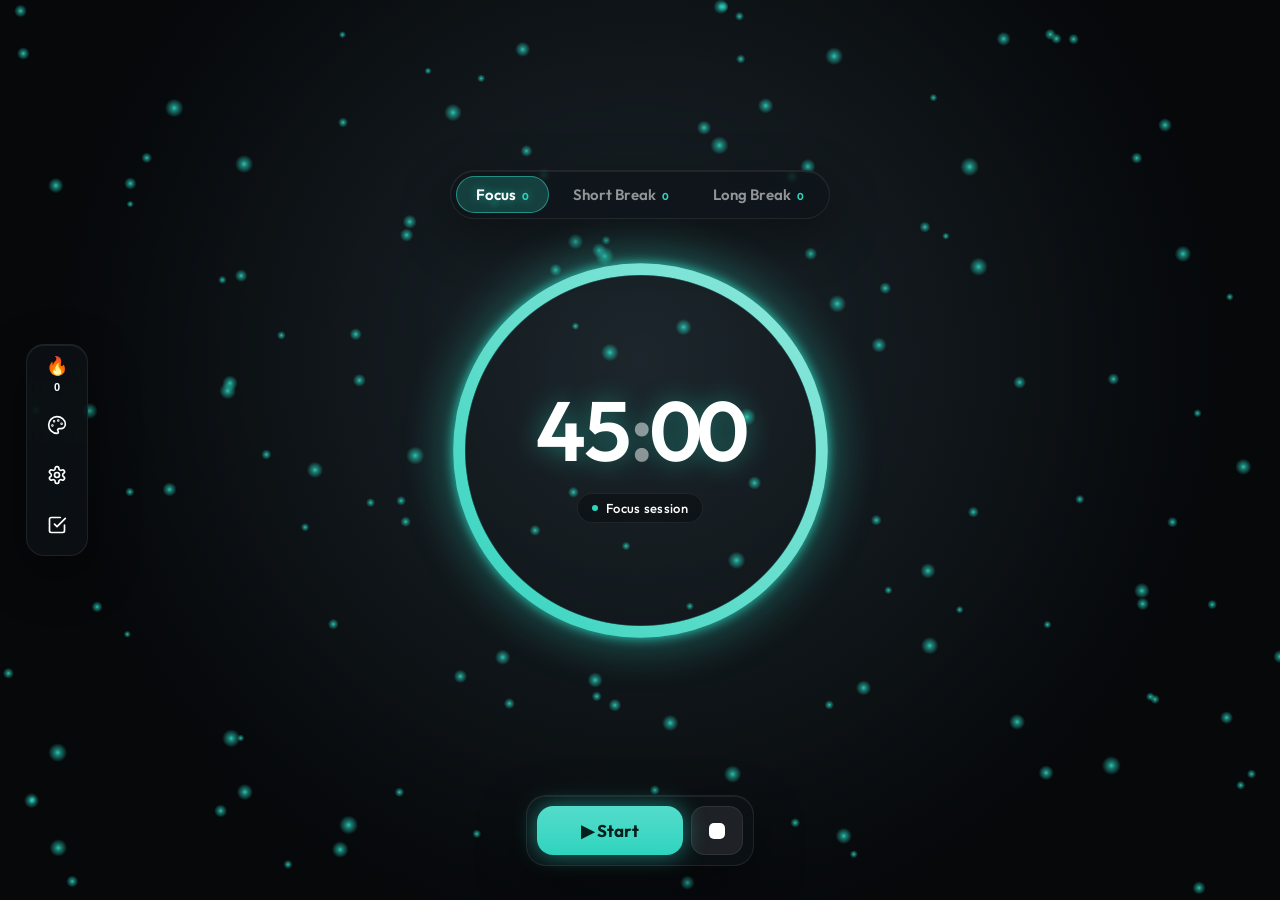
==== commit fd9be691: "Add iOS specific stylesheet link to timer.html" ====
--- a/timer.html
+++ b/timer.html
@@ -6,6 +6,7 @@
 <title>Krtk</title>
 <link href="https://fonts.googleapis.com/css2?family=Outfit:wght@400;500;600;700&display=swap" rel="stylesheet">
 <link rel="stylesheet" href="timer.css">
+<link rel="stylesheet" href="timer-ios.css">
 </head>
 <body>
 <div id="bg"></div><canvas id="fx"></canvas>
--- a/timer.css
+++ b/timer.css
@@ -175,3 +175,10 @@
 
 #ringw svg{display:block}
 #tabs{position:absolute;left:0;right:0;margin:auto;width:max-content;bottom:calc(50% + clamp(130px,19vw,195px) + 36px)}
+
+@media(pointer:coarse){
+#ringw.run svg{animation:none}
+#ringw.run::after{content:"";position:absolute;inset:3%;border-radius:50%;box-shadow:0 0 60px 6px color-mix(in srgb,var(--acc) 60%,transparent);animation:tglow 3s ease-in-out infinite;pointer-events:none;z-index:-1}
+@keyframes tglow{0%,100%{opacity:.3}50%{opacity:1}}
+#side,#panel,#bar,#tabs{backdrop-filter:none;background:rgba(14,18,22,.92)}
+}
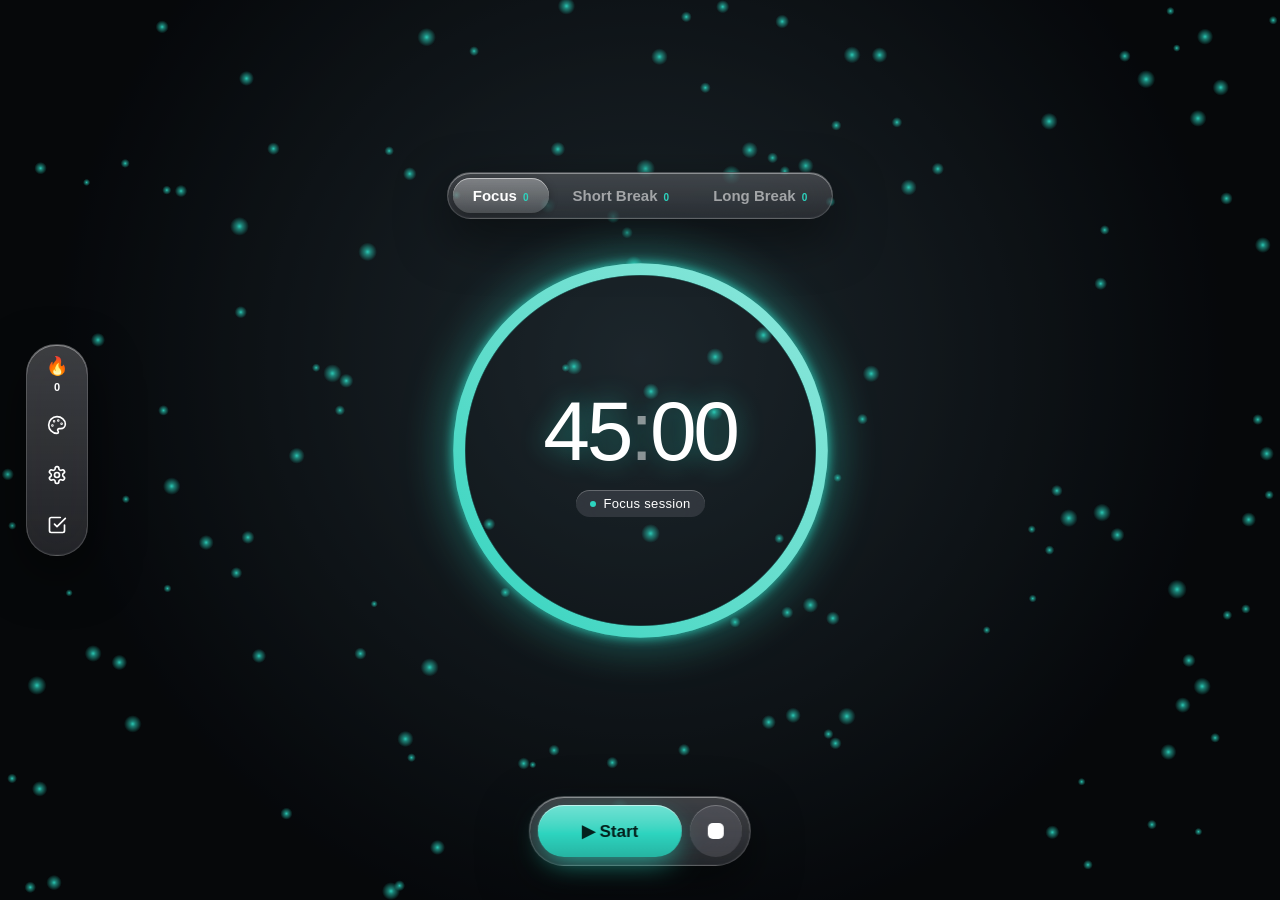
==== commit 6eafab39: "Add files via upload" ====
--- a/timer.html
+++ b/timer.html
@@ -2,9 +2,8 @@
 <html lang="en">
 <head>
 <meta charset="utf-8">
-<meta name="viewport" content="width=device-width, initial-scale=1">
+<meta name="viewport" content="width=device-width, initial-scale=1, viewport-fit=cover">
 <title>Krtk</title>
-<link href="https://fonts.googleapis.com/css2?family=Outfit:wght@400;500;600;700&display=swap" rel="stylesheet">
 <link rel="stylesheet" href="timer.css">
 <link rel="stylesheet" href="timer-ios.css">
 </head>
@@ -64,10 +63,10 @@
 </section>
 
 <main id="stage">
-  <nav id="tabs">
-    <button class="tab on" data-m="focus">Focus<b id="c-focus">0</b></button>
-    <button class="tab" data-m="short">Short Break<b id="c-short">0</b></button>
-    <button class="tab" data-m="long">Long Break<b id="c-long">0</b></button>
+  <nav id="tabs" role="tablist">
+    <button role="tab" class="tab on" data-m="focus">Focus<b id="c-focus">0</b></button>
+    <button role="tab" class="tab" data-m="short">Short Break<b id="c-short">0</b></button>
+    <button role="tab" class="tab" data-m="long">Long Break<b id="c-long">0</b></button>
   </nav>
   <div id="ringw">
     <svg viewBox="-60 -60 520 520"><defs><linearGradient id="g" x1="0" y1="0" x2="1" y2="1"><stop offset="0" style="stop-color:var(--acc)"/><stop offset="1" style="stop-color:color-mix(in srgb,var(--acc) 55%,#fff)"/></linearGradient></defs><circle cx="200" cy="200" r="166" fill="none" stroke="rgba(255,255,255,.14)" stroke-width="6" stroke-dasharray="1.5 16.3"/><circle cx="200" cy="200" r="186" fill="none" stroke="rgba(255,255,255,.12)" stroke-width="12"/><circle id="arc" cx="200" cy="200" r="186" fill="none" stroke="url(#g)" stroke-width="12" stroke-linecap="butt" style="transition:stroke-dashoffset .3s linear"/></svg>
@@ -78,5 +77,6 @@
 <div id="bar"><button id="go">▶ Start</button><button id="rs" title="Stop" aria-label="Stop"><span style="display:block;width:16px;height:16px;border-radius:5px;background:currentColor;margin:auto"></span></button></div>
 
 <script src="timer.js"></script>
+<script src="timer-ios.js"></script>
 </body>
 </html>
--- a/timer-ios.css
+++ b/timer-ios.css
@@ -0,0 +1,63 @@
+/* iOS glossy theme for timer.html - load AFTER timer.css */
+*{font-family:-apple-system,BlinkMacSystemFont,"SF Pro Display","SF Pro Text","Segoe UI",Roboto,Helvetica,Arial,sans-serif!important}
+#side,#panel,#bar,#tabs,.dc{background:linear-gradient(180deg,rgba(255,255,255,.17),rgba(255,255,255,.06)),rgba(36,36,40,.55);border:1px solid rgba(255,255,255,.16);box-shadow:inset 0 1px 0 rgba(255,255,255,.4),inset 0 -1px 0 rgba(255,255,255,.04),0 18px 50px rgba(0,0,0,.5);backdrop-filter:blur(28px) saturate(180%);-webkit-backdrop-filter:blur(28px) saturate(180%)}
+#side{border-radius:30px}
+#panel{border-radius:30px}
+#bar{border-radius:999px;padding:8px;align-items:center;bottom:calc(env(safe-area-inset-bottom,0px) + 34px)}
+.dc{border-radius:32px}
+.ic{border-radius:50%}
+.ic.on{background:color-mix(in srgb,var(--acc) 32%,transparent);box-shadow:inset 0 1px 0 rgba(255,255,255,.35)}
+#arc{stroke-linecap:round}
+#time{font-weight:300;letter-spacing:-.04em}
+#pill{background:rgba(120,120,128,.28);border:0;box-shadow:inset 0 1px 0 rgba(255,255,255,.25)}
+.tab{font-weight:600}
+.tab.on{color:#fff;text-shadow:none;background:linear-gradient(180deg,rgba(255,255,255,.34),rgba(255,255,255,.15));box-shadow:inset 0 1px 0 rgba(255,255,255,.5),0 2px 10px rgba(0,0,0,.3)}
+#go{height:52px;padding:0 44px;border-radius:999px;color:#04201c;background:linear-gradient(180deg,color-mix(in srgb,var(--acc) 68%,#fff),var(--acc) 55%,color-mix(in srgb,var(--acc) 85%,#000));box-shadow:inset 0 1px 0 rgba(255,255,255,.55),0 10px 28px -6px color-mix(in srgb,var(--acc) 75%,transparent)}
+#rs{width:52px;height:52px;border-radius:50%;border:0;display:grid;place-items:center;background:rgba(120,120,128,.3);box-shadow:inset 0 1px 0 rgba(255,255,255,.25)}
+.pbtn{border-radius:999px;border:0;background:rgba(120,120,128,.28);box-shadow:inset 0 1px 0 rgba(255,255,255,.22)}
+.pbtn.sel{background:color-mix(in srgb,var(--acc) 40%,transparent);box-shadow:inset 0 1px 0 rgba(255,255,255,.4)}
+.tile{border-radius:18px}
+.prow,.stp,.st4 div{border:0;border-radius:18px;background:rgba(120,120,128,.22)}
+.today{border-radius:18px}
+.row input[type=text],.row input[type=url],.num{background:rgba(120,120,128,.24);border:0;border-radius:12px}
+.tg{width:51px;height:31px;background:rgba(120,120,128,.4);transition:background .3s}
+.tg::after{top:2px;left:2px;width:27px;height:27px;box-shadow:0 3px 8px rgba(0,0,0,.35);transition:left .3s cubic-bezier(.32,.72,0,1)}
+.tg.on{background:#30d158;box-shadow:none}
+.tg.on::after{left:22px}
+#dn{border-radius:999px;border:0;background:rgba(120,120,128,.3)}
+#dy{border-radius:999px;background:linear-gradient(180deg,color-mix(in srgb,var(--acc) 68%,#fff),var(--acc))}
+#dy.danger{background:linear-gradient(180deg,#ff6b60,#ff453a);color:#fff;box-shadow:inset 0 1px 0 rgba(255,255,255,.45),0 10px 28px -8px rgba(255,69,58,.6)}
+/* touch: no blur over the animated canvas, no sticky hover */
+@media(pointer:coarse){
+#side,#panel,#bar,#tabs,.dc{backdrop-filter:none;-webkit-backdrop-filter:none;background:linear-gradient(180deg,rgba(255,255,255,.17),rgba(255,255,255,.06)),rgba(40,40,44,.86)}
+}
+@media(hover:none){
+.ic:hover,.tab:hover,.pbtn:hover,.tile:hover,.prow:hover,.st4 div:hover,#dn:hover,#dy:hover,#go:hover,#rs:hover,.sw button:hover,.tr:hover,.x:hover,.stp button:hover,.tg:hover{transform:none;filter:none}
+#rs:hover{background:rgba(120,120,128,.3);color:#fff}
+.pbtn:not(.sel):hover{background:rgba(120,120,128,.28)}
+.ic:not(.on):hover{background:transparent}
+.tile:not(.sel):hover{box-shadow:none}
+}
+/* tap feedback: placed last so it beats the touch hover reset */
+*{-webkit-tap-highlight-color:transparent}
+button{touch-action:manipulation;-webkit-user-select:none;user-select:none}
+.ic,.tab,.pbtn,#go,#rs,#dn,#dy,.prow,.tile,.stp button,.sw button,.tr{transition:transform .45s cubic-bezier(.34,1.56,.64,1),background .25s,color .25s,box-shadow .25s,border-color .25s,text-shadow .25s}
+.ic:active,.tab:active,.pbtn:active,.prow:active,.tile:active,.stp button:active,.sw button:active,.tr:active{transform:scale(.88);transition-duration:.1s}
+#go:active,#rs:active,#dn:active,#dy:active{transform:scale(.92);transition-duration:.1s}
+.tg::after{transition:left .3s cubic-bezier(.32,.72,0,1),width .2s}
+.tg:active::after{width:33px}
+.tg.on:active::after{left:16px}
+@keyframes tabPop{0%{transform:scale(.88)}100%{transform:scale(1)}}
+.tab.on{animation:tabPop .45s cubic-bezier(.34,1.56,.64,1)}
+/* sliding glass thumbs + touch spotlight */
+.gt .tab,.gt .ic{position:relative;z-index:1}
+.gthumb{position:absolute;left:0;top:0;z-index:0;pointer-events:none;transition:transform .55s cubic-bezier(.34,1.3,.64,1),width .55s cubic-bezier(.34,1.3,.64,1),height .3s,opacity .25s;will-change:transform,width}
+.gthumb i{display:block;width:100%;height:100%;border-radius:999px}
+.gthumb i.jel{animation:jel .55s cubic-bezier(.34,1.3,.64,1)}
+@keyframes jel{0%{transform:scale(1)}30%{transform:scale(1.14,.86)}65%{transform:scale(.97,1.05)}100%{transform:scale(1)}}
+#tabs .gthumb i{background:linear-gradient(180deg,rgba(255,255,255,.34),rgba(255,255,255,.15));box-shadow:inset 0 1px 0 rgba(255,255,255,.5),0 2px 10px rgba(0,0,0,.3)}
+#side .gthumb i{background:color-mix(in srgb,var(--acc) 32%,transparent);box-shadow:inset 0 1px 0 rgba(255,255,255,.35)}
+#tabs.gt .tab.on{background:none;box-shadow:none;animation:none}
+#side.gt .ic.on{background:none;box-shadow:none}
+.tglow{position:fixed;left:0;top:0;width:360px;height:360px;margin:-180px 0 0 -180px;border-radius:50%;pointer-events:none;z-index:1;opacity:0;transition:opacity .6s ease;mix-blend-mode:screen;background:radial-gradient(circle,color-mix(in srgb,var(--acc) 34%,transparent),color-mix(in srgb,var(--acc) 12%,transparent) 42%,transparent 70%);will-change:transform,opacity}
+.tglow.on{opacity:1;transition:opacity .12s}
